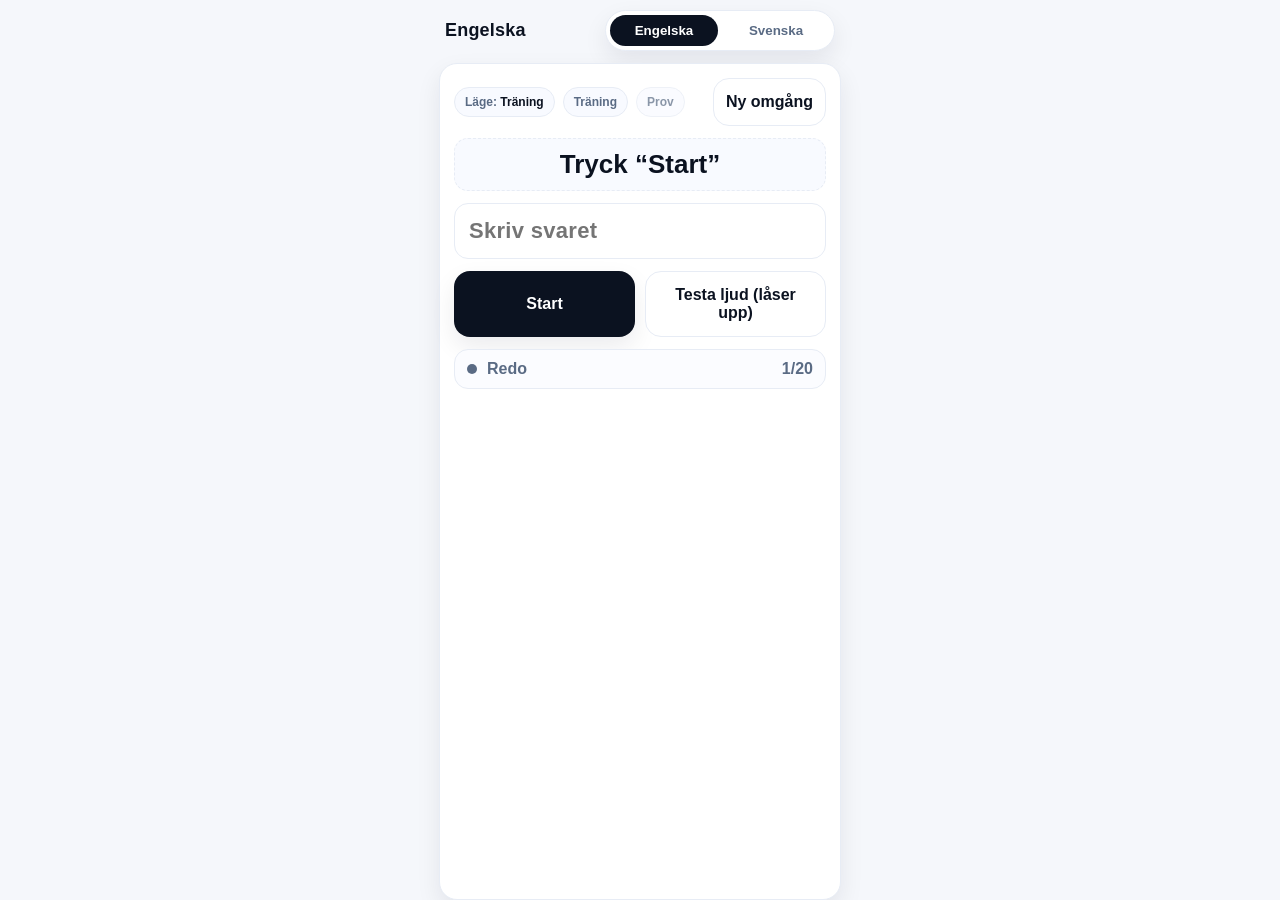
==== index.html @ b2fe9fa3 "Add initial HTML structure for language training app" ====
<!doctype html>
<html lang="sv">
<head>
  <meta charset="utf-8" />
  <meta name="viewport" content="width=device-width, initial-scale=1, viewport-fit=cover" />
  <meta name="apple-mobile-web-app-capable" content="yes" />
  <meta name="apple-mobile-web-app-status-bar-style" content="default" />
  <title>Glosträning</title>
  <style>
    :root{
      --bg:#f5f7fb;
      --card:#ffffff;
      --txt:#0b1220;
      --muted:#5a6b84;
      --ok:#1a7f5a;
      --bad:#b42318;
      --line:#e7ecf5;
      --shadow: 0 10px 24px rgba(11,18,32,.08);
      --r:18px;
    }
    *{box-sizing:border-box}
    html,body{height:100%}
    body{
      margin:0;
      font-family:-apple-system,BlinkMacSystemFont,"Segoe UI",Roboto,Arial,Helvetica,sans-serif;
      background:var(--bg);
      color:var(--txt);
      -webkit-font-smoothing:antialiased;
      -moz-osx-font-smoothing:grayscale;
      overscroll-behavior:none;
    }

    /* iPhone 11 friendly: no scroll (fits 414x896), safe areas */
    .app{
      height:100vh;
      padding: env(safe-area-inset-top) 14px env(safe-area-inset-bottom) 14px;
      display:flex;
      flex-direction:column;
      gap:12px;
      max-width: 430px; /* close to iPhone 11 width */
      margin: 0 auto;
    }

    .topbar{
      display:flex;
      align-items:center;
      justify-content:space-between;
      gap:10px;
      padding:10px 6px 0 6px;
    }
    .title{
      font-size:18px;
      font-weight:800;
      letter-spacing:.2px;
    }
    .seg{
      display:flex;
      background:var(--card);
      border:1px solid var(--line);
      border-radius:999px;
      padding:4px;
      box-shadow: var(--shadow);
      gap:4px;
    }
    .seg button{
      border:0;
      background:transparent;
      padding:8px 12px;
      border-radius:999px;
      font-weight:700;
      color:var(--muted);
      cursor:pointer;
      min-width: 108px;
    }
    .seg button.active{
      background:#0b1220;
      color:#fff;
    }

    .card{
      background:var(--card);
      border:1px solid var(--line);
      border-radius:var(--r);
      box-shadow: var(--shadow);
      padding:14px;
      flex: 1 1 auto;
      display:flex;
      flex-direction:column;
      gap:12px;
      min-height: 0; /* for internal layout */
    }

    .modeRow{
      display:flex;
      gap:10px;
      align-items:center;
      justify-content:space-between;
    }
    .pillRow{
      display:flex;
      gap:8px;
      flex-wrap:wrap;
    }
    .pill{
      border:1px solid var(--line);
      background:#f8faff;
      color:var(--muted);
      padding:7px 10px;
      border-radius:999px;
      font-weight:700;
      font-size:12px;
    }
    .pill strong{color:var(--txt)}
    .bigPrompt{
      font-size:26px;
      font-weight:900;
      text-align:center;
      padding:10px 8px;
      border-radius:14px;
      background:#f8faff;
      border:1px dashed var(--line);
      user-select:none;
    }

    .inputRow{
      display:flex;
      gap:10px;
      align-items:stretch;
    }
    input{
      flex:1;
      font-size:22px;
      padding:14px 14px;
      border-radius:14px;
      border:1px solid var(--line);
      outline:none;
      background:#fff;
      font-weight:800;
      letter-spacing:.3px;

      /* anti-"help" */
      -webkit-text-size-adjust:100%;
    }
    input:focus{border-color:#0b1220}

    .btnGrid{
      display:grid;
      grid-template-columns: 1fr 1fr;
      gap:10px;
    }
    .btn{
      border:0;
      border-radius:16px;
      padding:14px 12px;
      font-weight:900;
      font-size:16px;
      cursor:pointer;
      background:#0b1220;
      color:#fff;
      box-shadow: var(--shadow);
    }
    .btn.secondary{
      background:#ffffff;
      color:#0b1220;
      border:1px solid var(--line);
      box-shadow:none;
    }
    .btn.ghost{
      background:#f8faff;
      color:#0b1220;
      border:1px solid var(--line);
      box-shadow:none;
    }
    .btn:disabled{
      opacity:.55;
      cursor:not-allowed;
    }

    .status{
      display:flex;
      justify-content:space-between;
      align-items:center;
      gap:10px;
      padding:10px 12px;
      border-radius:14px;
      border:1px solid var(--line);
      background:#fbfcff;
      font-weight:800;
      color:var(--muted);
      user-select:none;
    }
    .status .left{display:flex; gap:10px; align-items:center;}
    .dot{
      width:10px;height:10px;border-radius:999px;background:var(--muted);
    }
    .dot.ok{background:var(--ok)}
    .dot.bad{background:var(--bad)}

    /* Result overlay */
    .overlay{
      position:fixed;
      inset:0;
      background:rgba(11,18,32,.5);
      display:none;
      align-items:center;
      justify-content:center;
      padding:18px;
    }
    .overlay.show{display:flex;}
    .modal{
      width:min(430px, 100%);
      background:var(--card);
      border-radius:22px;
      border:1px solid var(--line);
      box-shadow: var(--shadow);
      padding:16px;
      display:flex;
      flex-direction:column;
      gap:12px;
      max-height: 80vh;
    }
    .modal h2{
      margin:0;
      font-size:18px;
      font-weight:900;
    }
    .list{
      border:1px solid var(--line);
      border-radius:16px;
      overflow:auto;
      max-height: 42vh;
    }
    .row{
      padding:10px 12px;
      display:flex;
      justify-content:space-between;
      gap:12px;
      border-top:1px solid var(--line);
      font-weight:800;
    }
    .row:first-child{border-top:0}
    .small{
      font-size:12px;
      color:var(--muted);
      font-weight:800;
    }
  </style>
</head>
<body>
  <div class="app" id="app">
    <div class="topbar">
      <div class="title" id="screenTitle">Engelska</div>
      <div class="seg" role="tablist" aria-label="Välj del">
        <button id="tabEng" class="active" type="button">Engelska</button>
        <button id="tabSwe" type="button">Svenska</button>
      </div>
    </div>

    <div class="card">
      <div class="modeRow">
        <div class="pillRow" id="modePills"></div>
        <button class="btn secondary" id="btnReset" type="button">Ny omgång</button>
      </div>

      <div class="bigPrompt" id="prompt">Tryck “Start”</div>

      <div class="inputRow" id="inputRow">
        <input
          id="answer"
          type="text"
          placeholder="Skriv svaret"
          autocomplete="off"
          autocapitalize="off"
          autocorrect="off"
          spellcheck="false"
          inputmode="text"
        />
      </div>

      <div class="btnGrid" id="actions"></div>

      <div class="status" id="status">
        <div class="left"><span class="dot" id="dot"></span><span id="statusText">Redo</span></div>
        <div><span id="counter">0/0</span></div>
      </div>
    </div>
  </div>

  <div class="overlay" id="overlay" aria-hidden="true">
    <div class="modal">
      <h2 id="resultTitle">Resultat</h2>
      <div class="small" id="resultMeta"></div>

      <div class="list" id="resultList"></div>

      <div class="btnGrid">
        <button class="btn" id="btnClose" type="button">Stäng</button>
        <button class="btn secondary" id="btnPlayAgain" type="button">Ny omgång</button>
      </div>

      <div class="small" id="records"></div>
    </div>
  </div>

  <script>
    /***************
     * 1) KLIPP IN ORD HÄR (jag fyller detta när du skickar bilderna)
     ***************/
    const englishWords = [
  { sv: "tak", en: "roof" },
  { sv: "skorsten", en: "chimney" },
  { sv: "terrass", en: "terrace" },
  { sv: "balkong", en: "balcony" },
  { sv: "trädgård", en: "garden" },
  { sv: "garage", en: "garage" },
  { sv: "dörr", en: "door" },
  { sv: "fönster", en: "window" },
  { sv: "hiss", en: "lift" },
  { sv: "trappa", en: "stairs" },
  { sv: "vägg", en: "wall" },
  { sv: "golv", en: "floor" },
  { sv: "hall", en: "entrance hall" },
  { sv: "korridor", en: "hallway" },
  { sv: "kök", en: "kitchen" },
  { sv: "vardagsrum", en: "living room" },
  { sv: "badrum", en: "bathroom" },
  { sv: "sovrum", en: "bedroom" },
  { sv: "arbetsrum", en: "study" },
  { sv: "källare", en: "basement" }
];


    const swedishWords = [
  { sv: "abborre" },
  { sv: "alltid" },
  { sv: "annorlunda" },
  { sv: "definitivt" },
  { sv: "egentligen" },
  { sv: "intresserad" },
  { sv: "parallell" },
  { sv: "restaurang" },
  { sv: "rekommendera" },
  { sv: "skillnad" },
  { sv: "kommitté" },
  { sv: "medicin" },
  { sv: "tycker" },
  { sv: "tyvärr" },
  { sv: "också" },
  { sv: "nämligen" }
];


    /***************
     * 2) STATE
     ***************/
    const Screens = { ENG:"ENG", SWE:"SWE" };
    const Modes = { TRAIN:"TRAIN", TEST:"TEST" };

    let screen = Screens.ENG;
    let mode = Modes.TRAIN;

    let round = [];            // current shuffled items
    let idx = -1;              // current index
    let attemptsFirstTryOk = new Map(); // key -> boolean (true if correct on first attempt)
    let misses = new Map();    // key -> {prompt, correct, wrongs:number}
    let started = false;
    let firstAttemptThisWord = true;

    // Records (persist)
    const LS = {
      engBest: "glosapp_eng_best",
      engPerfectCount: "glosapp_eng_perfect_count",
      sweBest: "glosapp_swe_best",
      swePerfectCount: "glosapp_swe_perfect_count",
    };

    /***************
     * 3) UI ELEMENTS
     ***************/
    const tabEng = document.getElementById("tabEng");
    const tabSwe = document.getElementById("tabSwe");
    const screenTitle = document.getElementById("screenTitle");

    const modePills = document.getElementById("modePills");
    const btnReset = document.getElementById("btnReset");

    const promptEl = document.getElementById("prompt");
    const answerEl = document.getElementById("answer");
    const inputRow = document.getElementById("inputRow");
    const actions = document.getElementById("actions");

    const dot = document.getElementById("dot");
    const statusText = document.getElementById("statusText");
    const counter = document.getElementById("counter");

    const overlay = document.getElementById("overlay");
    const resultTitle = document.getElementById("resultTitle");
    const resultMeta = document.getElementById("resultMeta");
    const resultList = document.getElementById("resultList");
    const btnClose = document.getElementById("btnClose");
    const btnPlayAgain = document.getElementById("btnPlayAgain");
    const recordsEl = document.getElementById("records");

    /***************
     * 4) ANTI-CHEAT (iPhone)
     ***************/
    function hardenInput(el){
      el.setAttribute("autocomplete","off");
      el.setAttribute("autocapitalize","off");
      el.setAttribute("autocorrect","off");
      el.setAttribute("spellcheck","false");
      el.setAttribute("data-gramm","false");
      el.setAttribute("data-gramm_editor","false");
      el.setAttribute("data-enable-grammarly","false");
    }
    hardenInput(answerEl);

    // Prevent long-press context menu (copy/paste)
    document.addEventListener("contextmenu", e => e.preventDefault());
    // Prevent drag selection
    document.addEventListener("selectstart", e => e.preventDefault());

    /***************
     * 5) SOUND BLIPS (WebAudio)
     ***************/
    let audioCtx = null;
    function ensureAudio(){
      if(!audioCtx){
        audioCtx = new (window.AudioContext || window.webkitAudioContext)();
      }
      if(audioCtx.state === "suspended") audioCtx.resume();
    }
    function blip(ok=true){
      ensureAudio();
      const t = audioCtx.currentTime;
      const o = audioCtx.createOscillator();
      const g = audioCtx.createGain();

      o.type = "sine";
      o.frequency.setValueAtTime(ok ? 880 : 220, t);
      o.frequency.exponentialRampToValueAtTime(ok ? 1320 : 160, t + 0.12);

      g.gain.setValueAtTime(0.0001, t);
      g.gain.exponentialRampToValueAtTime(0.18, t + 0.01);
      g.gain.exponentialRampToValueAtTime(0.0001, t + 0.16);

      o.connect(g).connect(audioCtx.destination);
      o.start(t);
      o.stop(t + 0.18);
    }

    /***************
     * 6) TTS (speechSynthesis)
     ***************/
    function speak(text, lang){
      // iOS: requires user gesture before first speak; ok because buttons.
      try{
        window.speechSynthesis.cancel();
        const u = new SpeechSynthesisUtterance(text);
        u.lang = lang;
        u.rate = 0.9;
        window.speechSynthesis.speak(u);
      }catch(e){}
    }

    /***************
     * 7) HELPERS
     ***************/
    function shuffle(arr){
      const a = arr.slice();
      for(let i=a.length-1;i>0;i--){
        const j = Math.floor(Math.random()*(i+1));
        [a[i],a[j]] = [a[j],a[i]];
      }
      return a;
    }
    function norm(s){
      return (s||"")
        .trim()
        .toLowerCase()
        .replace(/\s+/g," ");
    }
    function setStatus(kind, text){
      dot.className = "dot" + (kind ? (" " + kind) : "");
      statusText.textContent = text;
    }
    function setCounter(){
      const total = round.length || 0;
      const at = Math.max(0, idx+1);
      counter.textContent = `${at}/${total}`;
    }
    function currentItem(){
      return round[idx] || null;
    }
    function keyForItem(it){
      if(screen===Screens.ENG) return `ENG:${it.sv}=>${it.en}`;
      return `SWE:${it.sv}`;
    }

    /***************
     * 8) RENDER MODES & ACTIONS
     ***************/
    function renderPills(){
      modePills.innerHTML = "";
      if(screen === Screens.ENG){
        const p1 = document.createElement("span");
        p1.className = "pill";
        p1.innerHTML = `Läge: <strong>${mode===Modes.TRAIN ? "Träning" : "Prov"}</strong>`;
        modePills.appendChild(p1);

        const btnTrain = document.createElement("button");
        btnTrain.type = "button";
        btnTrain.className = "pill";
        btnTrain.style.cursor = "pointer";
        btnTrain.innerHTML = `Träning`;
        btnTrain.onclick = () => { mode = Modes.TRAIN; resetRound(); };
        btnTrain.style.opacity = (mode===Modes.TRAIN ? "1" : ".7");

        const btnTest = document.createElement("button");
        btnTest.type = "button";
        btnTest.className = "pill";
        btnTest.style.cursor = "pointer";
        btnTest.innerHTML = `Prov`;
        btnTest.onclick = () => { mode = Modes.TEST; resetRound(); };
        btnTest.style.opacity = (mode===Modes.TEST ? "1" : ".7");

        modePills.appendChild(btnTrain);
        modePills.appendChild(btnTest);
      }else{
        const p1 = document.createElement("span");
        p1.className = "pill";
        p1.innerHTML = `Läge: <strong>Prov</strong>`;
        modePills.appendChild(p1);
      }
    }

    function renderActions(){
      actions.innerHTML = "";

      // Start button when not started
      if(!started){
        const start = document.createElement("button");
        start.className = "btn";
        start.type = "button";
        start.textContent = "Start";
        start.onclick = () => startRound();
        actions.appendChild(start);

        const demo = document.createElement("button");
        demo.className = "btn secondary";
        demo.type = "button";
        demo.textContent = "Testa ljud (låser upp)";
        demo.onclick = () => { blip(true); speak("Hello", "en-US"); };
        actions.appendChild(demo);

        return;
      }

      // Common buttons
      const submit = document.createElement("button");
      submit.className = "btn";
      submit.type = "button";
      submit.textContent = "Rätta";
      submit.onclick = () => checkAnswer();
      actions.appendChild(submit);

      if(screen === Screens.ENG){
        if(mode === Modes.TRAIN){
          const hint = document.createElement("button");
          hint.className = "btn secondary";
          hint.type = "button";
          hint.textContent = "Ledtråd (2 bokstäver)";
          hint.onclick = () => showHint();
          actions.appendChild(hint);

          const listen = document.createElement("button");
          listen.className = "btn ghost";
          listen.type = "button";
          listen.textContent = "Lyssna (engelska)";
          listen.onclick = () => listenEnglish();
          actions.appendChild(listen);

          const skip = document.createElement("button");
          skip.className = "btn ghost";
          skip.type = "button";
          skip.textContent = "Nästa (kan inte)";
          skip.onclick = () => markSkipAndNext();
          actions.appendChild(skip);
        }else{
          // Prov: inga ledtrådar eller ljudfiler.
          const next = document.createElement("button");
          next.className = "btn secondary";
          next.type = "button";
          next.textContent = "Nästa";
          next.onclick = () => nextWord();
          actions.appendChild(next);
        }
      }else{
        // Svenska prov: stor lyssna-knapp + rätta
        const listenSwe = document.createElement("button");
        listenSwe.className = "btn secondary";
        listenSwe.type = "button";
        listenSwe.textContent = "Lyssna";
        listenSwe.onclick = () => listenSwedish();
        actions.appendChild(listenSwe);

        const next = document.createElement("button");
        next.className = "btn ghost";
        next.type = "button";
        next.textContent = "Nästa";
        next.onclick = () => nextWord();
        actions.appendChild(next);
      }
    }

    function renderPrompt(){
      if(!started){
        promptEl.textContent = "Tryck “Start”";
        return;
      }
      const it = currentItem();
      if(!it) return;

      if(screen === Screens.ENG){
        // show Swedish word; user types English
        promptEl.textContent = it.sv;
        answerEl.placeholder = "Skriv på engelska";
      }else{
        // Swedish spelling: show minimal prompt
        promptEl.textContent = "Stava ordet";
        answerEl.placeholder = "Skriv på svenska";
      }
    }

    /***************
     * 9) ROUND FLOW
     ***************/
    function buildRound(){
      const source = (screen===Screens.ENG) ? englishWords : swedishWords;
      round = shuffle(source);
      idx = 0;
      attemptsFirstTryOk = new Map();
      misses = new Map();
      firstAttemptThisWord = true;
      setCounter();
    }

    function resetRound(){
      started = false;
      buildRound();
      setStatus("", "Redo");
      answerEl.value = "";
      renderPills();
      renderActions();
      renderPrompt();
      setCounter();
      hideResults();
    }

    function startRound(){
      ensureAudio(); // unlock on iOS
      started = true;
      if(round.length === 0) buildRound();
      idx = 0;
      firstAttemptThisWord = true;
      setStatus("", "Skriv och tryck Rätta");
      answerEl.value = "";
      answerEl.focus();
      renderActions();
      renderPrompt();
      setCounter();
      if(screen===Screens.SWE){
        // Swedish test: encourage listen
        listenSwedish();
      }
    }

    function nextWord(){
      if(idx >= round.length-1){
        finishRound();
        return;
      }
      idx += 1;
      firstAttemptThisWord = true;
      answerEl.value = "";
      answerEl.focus();
      setStatus("", "Skriv och tryck Rätta");
      renderPrompt();
      setCounter();
    }

    function finishRound(){
      started = false;
      renderActions();
      showResults();
    }

    /***************
     * 10) ENGLISH TRAINING FEATURES
     ***************/
    function showHint(){
      const it = currentItem();
      if(!it) return;
      const two = (it.en || "").slice(0,2);
      setStatus("", `Ledtråd: ${two.toUpperCase()}...`);
      // Keep input unchanged
    }

    function listenEnglish(){
      const it = currentItem();
      if(!it) return;
      speak(it.en, "en-US");
    }

    function markSkipAndNext(){
      const it = currentItem();
      if(!it) return;
      const k = keyForItem(it);
      // If skipped, count as not first-try ok, and as miss
      if(!attemptsFirstTryOk.has(k)) attemptsFirstTryOk.set(k, false);
      const m = misses.get(k) || { prompt: it.sv, correct: it.en, wrongs: 0 };
      m.wrongs += 1;
      misses.set(k, m);

      setStatus("bad", "Hoppad");
      blip(false);
      nextWord();
    }

    /***************
     * 11) CHECK ANSWER
     ***************/
    function checkAnswer(){
      const it = currentItem();
      if(!it) return;

      const user = norm(answerEl.value);
      if(!user){
        setStatus("bad", "Skriv ett svar");
        blip(false);
        return;
      }

      if(screen === Screens.ENG){
        const correct = norm(it.en);
        const k = keyForItem(it);

        if(user === correct){
          // first-try tracking
          if(!attemptsFirstTryOk.has(k)) attemptsFirstTryOk.set(k, firstAttemptThisWord);
          setStatus("ok", "Rätt");
          blip(true);

          // In provläge: read the word after correct answer
          if(mode === Modes.TEST){
            speak(it.en, "en-US");
          }
          nextWord();
        }else{
          // Miss tracking
          if(!attemptsFirstTryOk.has(k)) attemptsFirstTryOk.set(k, false);

          const m = misses.get(k) || { prompt: it.sv, correct: it.en, wrongs: 0 };
          m.wrongs += 1;
          misses.set(k, m);

          setStatus("bad", "Fel");
          blip(false);
          firstAttemptThisWord = false;

          if(mode === Modes.TRAIN){
            // In training, allow retry; do not auto-next
            answerEl.select();
          }else{
            // In test, no hints; allow retry or move next; do not auto-next
            answerEl.select();
          }
        }
      }else{
        // Swedish spelling test
        const correct = norm(it.sv);
        const k = keyForItem(it);

        if(user === correct){
          if(!attemptsFirstTryOk.has(k)) attemptsFirstTryOk.set(k, firstAttemptThisWord);
          setStatus("ok", "Rätt");
          blip(true);
          // Optional: read correct word after correct
          speak(it.sv, "sv-SE");
          nextWord();
        }else{
          if(!attemptsFirstTryOk.has(k)) attemptsFirstTryOk.set(k, false);
          const m = misses.get(k) || { prompt: "Lyssna och stava", correct: it.sv, wrongs: 0 };
          m.wrongs += 1;
          misses.set(k, m);

          setStatus("bad", "Fel");
          blip(false);
          firstAttemptThisWord = false;
          answerEl.select();
        }
      }
    }

    /***************
     * 12) RESULTS + RECORDS
     ***************/
    function getBestKey(){
      return (screen===Screens.ENG) ? LS.engBest : LS.sweBest;
    }
    function getPerfectKey(){
      return (screen===Screens.ENG) ? LS.engPerfectCount : LS.swePerfectCount;
    }

    function showResults(){
      // Summary: which words not correct on first attempt
      const total = round.length;
      let firstTryFails = [];
      for(const it of round){
        const k = keyForItem(it);
        const okFirst = attemptsFirstTryOk.get(k) === true;
        if(!okFirst){
          if(screen===Screens.ENG){
            firstTryFails.push({ left: it.sv, right: it.en });
          }else{
            firstTryFails.push({ left: it.sv, right: it.sv });
          }
        }
      }

      // Score for record (test mode only for ENG; always for SWE)
      const isRecordRelevant = (screen===Screens.SWE) || (screen===Screens.ENG && mode===Modes.TEST);

      const wrongCountUnique = firstTryFails.length;
      const correctFirstTry = total - wrongCountUnique;

      // Update best record (higher correctFirstTry)
      let best = Number(localStorage.getItem(getBestKey()) || "0");
      if(isRecordRelevant && correctFirstTry > best){
        best = correctFirstTry;
        localStorage.setItem(getBestKey(), String(best));
      }

      // Perfect tracking (0 fails)
      const perfect = (wrongCountUnique === 0);
      if(isRecordRelevant && perfect){
        const c = Number(localStorage.getItem(getPerfectKey()) || "0") + 1;
        localStorage.setItem(getPerfectKey(), String(c));
      }

      // UI
      overlay.classList.add("show");
      overlay.setAttribute("aria-hidden","false");

      const part = (screen===Screens.ENG) ? "Engelska" : "Svenska";
      const modeTxt = (screen===Screens.ENG) ? (mode===Modes.TRAIN ? "Träning" : "Prov") : "Prov";
      resultTitle.textContent = `${part} – ${modeTxt}`;
      resultMeta.textContent = `Klara på första försöket: ${correctFirstTry}/${total}`;

      resultList.innerHTML = "";
      if(firstTryFails.length === 0){
        const r = document.createElement("div");
        r.className = "row";
        r.innerHTML = `<span>Inga missar 🎉</span><span class="small">Felfritt</span>`;
        resultList.appendChild(r);
      }else{
        for(const x of firstTryFails){
          const r = document.createElement("div");
          r.className = "row";
          r.innerHTML = `<span>${x.left}</span><span class="small">${x.right}</span>`;
          resultList.appendChild(r);
        }
      }

      const bestNow = Number(localStorage.getItem(getBestKey()) || "0");
      const perfectCount = Number(localStorage.getItem(getPerfectKey()) || "0");
      const recordLabel = (screen===Screens.ENG && mode===Modes.TRAIN)
        ? `Rekord visas bara för provläget.`
        : `Rekord: ${bestNow}/${total} • Felfritt klarat: ${perfectCount} gång(er)`;

      recordsEl.textContent = recordLabel;
    }

    function hideResults(){
      overlay.classList.remove("show");
      overlay.setAttribute("aria-hidden","true");
    }

    /***************
     * 13) SWEDISH LISTEN
     ***************/
    function listenSwedish(){
      const it = currentItem();
      if(!it) return;
      speak(it.sv, "sv-SE");
    }

    /***************
     * 14) EVENTS
     ***************/
    tabEng.addEventListener("click", () => {
      screen = Screens.ENG;
      mode = Modes.TRAIN;
      screenTitle.textContent = "Engelska";
      tabEng.classList.add("active");
      tabSwe.classList.remove("active");
      resetRound();
    });

    tabSwe.addEventListener("click", () => {
      screen = Screens.SWE;
      // Only test mode here
      mode = Modes.TEST;
      screenTitle.textContent = "Svenska";
      tabSwe.classList.add("active");
      tabEng.classList.remove("active");
      resetRound();
    });

    btnReset.addEventListener("click", () => resetRound());
    btnClose.addEventListener("click", () => hideResults());
    btnPlayAgain.addEventListener("click", () => { hideResults(); resetRound(); startRound(); });

    // Enter to submit
    answerEl.addEventListener("keydown", (e) => {
      if(e.key === "Enter"){
        e.preventDefault();
        checkAnswer();
      }
    });

    // Prevent paste (extra anti-cheat)
    answerEl.addEventListener("paste", (e) => e.preventDefault());

    // init
    (function init(){
      resetRound();
      // Ensure correct input hardening always
      hardenInput(answerEl);
      // Make sure the prompt stays compact for iPhone
      promptEl.textContent = "Tryck “Start”";
    })();
  </script>
</body>
</html>
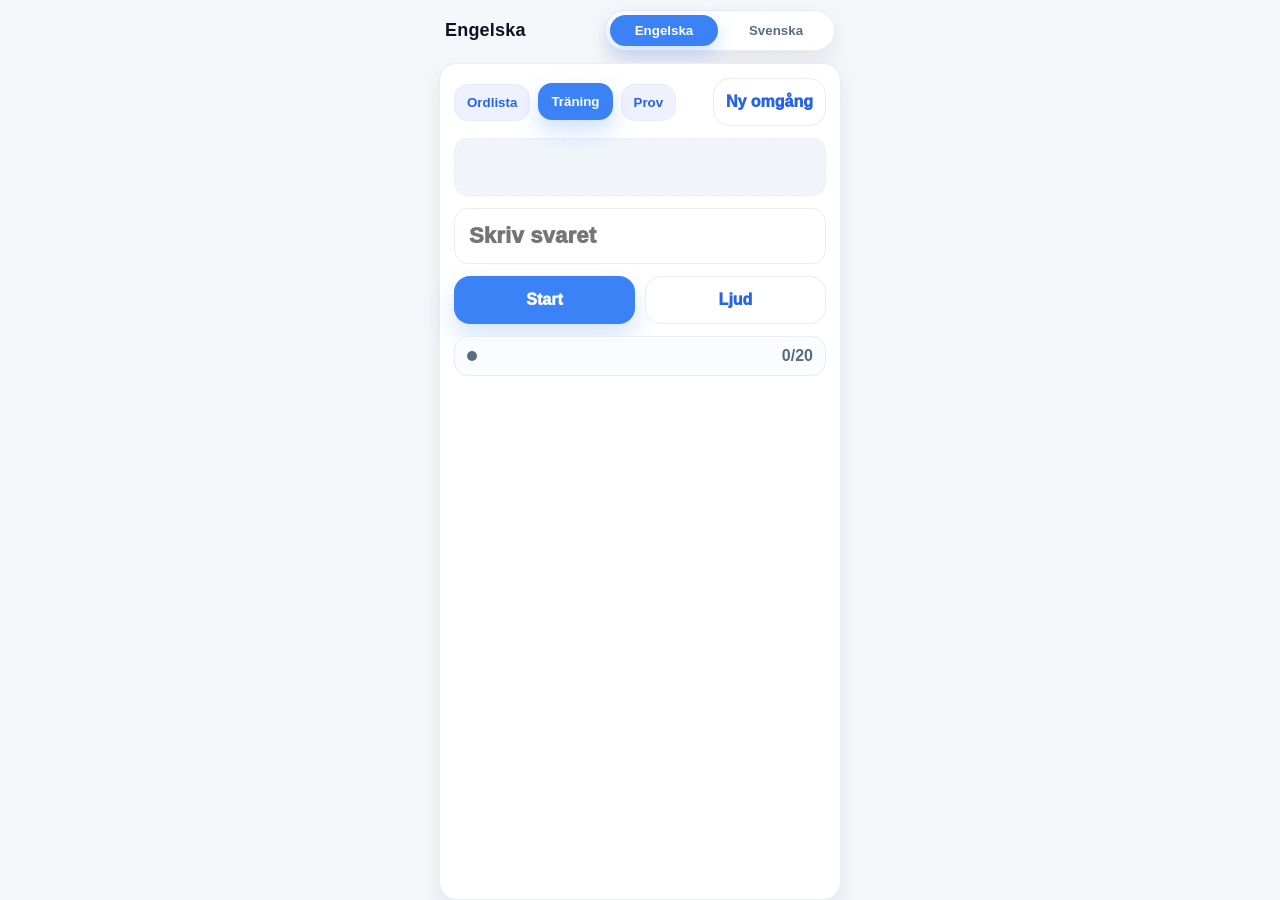
==== commit 140953b2: "Update index.html" ====
--- a/index.html
+++ b/index.html
@@ -12,11 +12,18 @@
       --card:#ffffff;
       --txt:#0b1220;
       --muted:#5a6b84;
-      --ok:#1a7f5a;
-      --bad:#b42318;
       --line:#e7ecf5;
-      --shadow: 0 10px 24px rgba(11,18,32,.08);
+      --shadow:0 10px 24px rgba(11,18,32,.08);
       --r:18px;
+
+      --primary:#3b82f6;
+      --primary2:#2563eb;
+      --ok:#22c55e;
+      --bad:#ef4444;
+      --soft:#eef2ff;
+      --soft2:#f1f5f9;
+      --amber:#f59e0b;
+      --teal:#10b981;
     }
     *{box-sizing:border-box}
     html,body{height:100%}
@@ -25,20 +32,17 @@
       font-family:-apple-system,BlinkMacSystemFont,"Segoe UI",Roboto,Arial,Helvetica,sans-serif;
       background:var(--bg);
       color:var(--txt);
-      -webkit-font-smoothing:antialiased;
-      -moz-osx-font-smoothing:grayscale;
       overscroll-behavior:none;
     }
 
-    /* iPhone 11 friendly: no scroll (fits 414x896), safe areas */
     .app{
       height:100vh;
       padding: env(safe-area-inset-top) 14px env(safe-area-inset-bottom) 14px;
       display:flex;
       flex-direction:column;
       gap:12px;
-      max-width: 430px; /* close to iPhone 11 width */
-      margin: 0 auto;
+      max-width:430px;
+      margin:0 auto;
     }
 
     .topbar{
@@ -48,18 +52,15 @@
       gap:10px;
       padding:10px 6px 0 6px;
     }
-    .title{
-      font-size:18px;
-      font-weight:800;
-      letter-spacing:.2px;
-    }
+    .title{font-size:18px;font-weight:900;letter-spacing:.2px}
+
     .seg{
       display:flex;
       background:var(--card);
       border:1px solid var(--line);
       border-radius:999px;
       padding:4px;
-      box-shadow: var(--shadow);
+      box-shadow:var(--shadow);
       gap:4px;
     }
     .seg button{
@@ -67,27 +68,28 @@
       background:transparent;
       padding:8px 12px;
       border-radius:999px;
-      font-weight:700;
+      font-weight:900;
       color:var(--muted);
       cursor:pointer;
-      min-width: 108px;
+      min-width:108px;
     }
     .seg button.active{
-      background:#0b1220;
+      background:var(--primary);
       color:#fff;
+      box-shadow:0 8px 18px rgba(59,130,246,.25);
     }
 
     .card{
       background:var(--card);
       border:1px solid var(--line);
       border-radius:var(--r);
-      box-shadow: var(--shadow);
+      box-shadow:var(--shadow);
       padding:14px;
-      flex: 1 1 auto;
+      flex:1 1 auto;
       display:flex;
       flex-direction:column;
       gap:12px;
-      min-height: 0; /* for internal layout */
+      min-height:0;
     }
 
     .modeRow{
@@ -96,37 +98,46 @@
       align-items:center;
       justify-content:space-between;
     }
-    .pillRow{
+    .modeBtns{
       display:flex;
       gap:8px;
+      align-items:center;
       flex-wrap:wrap;
     }
-    .pill{
-      border:1px solid var(--line);
-      background:#f8faff;
-      color:var(--muted);
-      padding:7px 10px;
-      border-radius:999px;
-      font-weight:700;
-      font-size:12px;
-    }
-    .pill strong{color:var(--txt)}
+    .modeBtn{
+      border:1px solid var(--line);
+      background:var(--soft);
+      color:var(--primary2);
+      padding:10px 12px;
+      border-radius:14px;
+      font-weight:900;
+      cursor:pointer;
+      user-select:none;
+    }
+    .modeBtn.active{
+      background:var(--primary);
+      color:#fff;
+      border-color:transparent;
+      box-shadow:0 10px 22px rgba(59,130,246,.25);
+      transform:translateY(-1px);
+    }
+
     .bigPrompt{
       font-size:26px;
-      font-weight:900;
+      font-weight:1000;
       text-align:center;
       padding:10px 8px;
       border-radius:14px;
-      background:#f8faff;
+      background:var(--soft2);
       border:1px dashed var(--line);
       user-select:none;
-    }
-
-    .inputRow{
+      min-height:58px;
       display:flex;
-      gap:10px;
-      align-items:stretch;
-    }
+      align-items:center;
+      justify-content:center;
+    }
+
+    .inputRow{display:flex;gap:10px;align-items:stretch}
     input{
       flex:1;
       font-size:22px;
@@ -135,45 +146,48 @@
       border:1px solid var(--line);
       outline:none;
       background:#fff;
-      font-weight:800;
-      letter-spacing:.3px;
-
-      /* anti-"help" */
+      font-weight:950;
+      letter-spacing:.2px;
       -webkit-text-size-adjust:100%;
     }
-    input:focus{border-color:#0b1220}
+    input:focus{border-color:var(--primary)}
 
     .btnGrid{
       display:grid;
-      grid-template-columns: 1fr 1fr;
+      grid-template-columns:1fr 1fr;
       gap:10px;
     }
     .btn{
       border:0;
       border-radius:16px;
       padding:14px 12px;
-      font-weight:900;
+      font-weight:950;
       font-size:16px;
       cursor:pointer;
-      background:#0b1220;
+      background:var(--primary);
       color:#fff;
-      box-shadow: var(--shadow);
-    }
+      box-shadow:0 12px 24px rgba(59,130,246,.22);
+      user-select:none;
+    }
+    .btn:active{transform:translateY(1px)}
     .btn.secondary{
-      background:#ffffff;
-      color:#0b1220;
+      background:#fff;
+      color:var(--primary2);
       border:1px solid var(--line);
       box-shadow:none;
     }
     .btn.ghost{
-      background:#f8faff;
-      color:#0b1220;
+      background:var(--soft);
+      color:var(--primary2);
       border:1px solid var(--line);
       box-shadow:none;
     }
-    .btn:disabled{
-      opacity:.55;
-      cursor:not-allowed;
+    .btn:disabled{opacity:.55;cursor:not-allowed;transform:none}
+
+    /* Hint flip-card */
+    .btn.hintOn{
+      background:var(--teal);
+      box-shadow:0 12px 24px rgba(16,185,129,.22);
     }
 
     .status{
@@ -185,18 +199,60 @@
       border-radius:14px;
       border:1px solid var(--line);
       background:#fbfcff;
-      font-weight:800;
+      font-weight:900;
       color:var(--muted);
       user-select:none;
     }
-    .status .left{display:flex; gap:10px; align-items:center;}
-    .dot{
-      width:10px;height:10px;border-radius:999px;background:var(--muted);
-    }
+    .status .left{display:flex;gap:10px;align-items:center}
+    .dot{width:10px;height:10px;border-radius:999px;background:var(--muted)}
     .dot.ok{background:var(--ok)}
     .dot.bad{background:var(--bad)}
 
-    /* Result overlay */
+    /* Lists / flashcards */
+    .listWrap{
+      flex:1 1 auto;
+      min-height:0;
+      overflow:auto;
+      border:1px solid var(--line);
+      border-radius:16px;
+      padding:10px;
+      background:#fbfcff;
+    }
+    .grid{
+      display:grid;
+      grid-template-columns:1fr;
+      gap:10px;
+    }
+    .flash{
+      border:1px solid var(--line);
+      background:#fff;
+      border-radius:16px;
+      padding:14px;
+      box-shadow:0 8px 18px rgba(11,18,32,.06);
+      cursor:pointer;
+      user-select:none;
+      display:flex;
+      justify-content:space-between;
+      gap:10px;
+      align-items:center;
+      font-weight:950;
+      font-size:18px;
+    }
+    .flash .tag{
+      font-size:12px;
+      font-weight:900;
+      color:var(--muted);
+      background:var(--soft);
+      padding:6px 10px;
+      border-radius:999px;
+      border:1px solid var(--line);
+      white-space:nowrap;
+    }
+    .flash.revealed{
+      border-color:#c7ddff;
+      background:#f8fbff;
+    }
+
     .overlay{
       position:fixed;
       inset:0;
@@ -206,29 +262,27 @@
       justify-content:center;
       padding:18px;
     }
-    .overlay.show{display:flex;}
+    .overlay.show{display:flex}
     .modal{
-      width:min(430px, 100%);
+      width:min(430px,100%);
       background:var(--card);
       border-radius:22px;
       border:1px solid var(--line);
-      box-shadow: var(--shadow);
+      box-shadow:var(--shadow);
       padding:16px;
       display:flex;
       flex-direction:column;
       gap:12px;
-      max-height: 80vh;
-    }
-    .modal h2{
-      margin:0;
-      font-size:18px;
-      font-weight:900;
-    }
-    .list{
+      max-height:80vh;
+    }
+    .modal h2{margin:0;font-size:18px;font-weight:1000}
+    .small{font-size:12px;color:var(--muted);font-weight:900}
+    .missList{
       border:1px solid var(--line);
       border-radius:16px;
       overflow:auto;
-      max-height: 42vh;
+      max-height:42vh;
+      background:#fbfcff;
     }
     .row{
       padding:10px 12px;
@@ -236,21 +290,16 @@
       justify-content:space-between;
       gap:12px;
       border-top:1px solid var(--line);
-      font-weight:800;
+      font-weight:950;
     }
     .row:first-child{border-top:0}
-    .small{
-      font-size:12px;
-      color:var(--muted);
-      font-weight:800;
-    }
   </style>
 </head>
 <body>
-  <div class="app" id="app">
+  <div class="app">
     <div class="topbar">
       <div class="title" id="screenTitle">Engelska</div>
-      <div class="seg" role="tablist" aria-label="Välj del">
+      <div class="seg" role="tablist">
         <button id="tabEng" class="active" type="button">Engelska</button>
         <button id="tabSwe" type="button">Svenska</button>
       </div>
@@ -258,11 +307,11 @@
 
     <div class="card">
       <div class="modeRow">
-        <div class="pillRow" id="modePills"></div>
+        <div class="modeBtns" id="modeBtns"></div>
         <button class="btn secondary" id="btnReset" type="button">Ny omgång</button>
       </div>
 
-      <div class="bigPrompt" id="prompt">Tryck “Start”</div>
+      <div class="bigPrompt" id="prompt"></div>
 
       <div class="inputRow" id="inputRow">
         <input
@@ -277,10 +326,14 @@
         />
       </div>
 
+      <div id="listArea" class="listWrap" style="display:none;">
+        <div class="grid" id="listGrid"></div>
+      </div>
+
       <div class="btnGrid" id="actions"></div>
 
-      <div class="status" id="status">
-        <div class="left"><span class="dot" id="dot"></span><span id="statusText">Redo</span></div>
+      <div class="status">
+        <div class="left"><span class="dot" id="dot"></span><span id="statusText"></span></div>
         <div><span id="counter">0/0</span></div>
       </div>
     </div>
@@ -290,83 +343,82 @@
     <div class="modal">
       <h2 id="resultTitle">Resultat</h2>
       <div class="small" id="resultMeta"></div>
-
-      <div class="list" id="resultList"></div>
-
+      <div class="missList" id="resultList"></div>
       <div class="btnGrid">
         <button class="btn" id="btnClose" type="button">Stäng</button>
         <button class="btn secondary" id="btnPlayAgain" type="button">Ny omgång</button>
       </div>
-
       <div class="small" id="records"></div>
     </div>
   </div>
 
   <script>
     /***************
-     * 1) KLIPP IN ORD HÄR (jag fyller detta när du skickar bilderna)
+     * ORD (från dina bilder)
      ***************/
     const englishWords = [
-  { sv: "tak", en: "roof" },
-  { sv: "skorsten", en: "chimney" },
-  { sv: "terrass", en: "terrace" },
-  { sv: "balkong", en: "balcony" },
-  { sv: "trädgård", en: "garden" },
-  { sv: "garage", en: "garage" },
-  { sv: "dörr", en: "door" },
-  { sv: "fönster", en: "window" },
-  { sv: "hiss", en: "lift" },
-  { sv: "trappa", en: "stairs" },
-  { sv: "vägg", en: "wall" },
-  { sv: "golv", en: "floor" },
-  { sv: "hall", en: "entrance hall" },
-  { sv: "korridor", en: "hallway" },
-  { sv: "kök", en: "kitchen" },
-  { sv: "vardagsrum", en: "living room" },
-  { sv: "badrum", en: "bathroom" },
-  { sv: "sovrum", en: "bedroom" },
-  { sv: "arbetsrum", en: "study" },
-  { sv: "källare", en: "basement" }
-];
-
-
+      { sv: "tak", en: "roof" },
+      { sv: "skorsten", en: "chimney" },
+      { sv: "terrass", en: "terrace" },
+      { sv: "balkong", en: "balcony" },
+      { sv: "trädgård", en: "garden" },
+      { sv: "garage", en: "garage" },
+      { sv: "dörr", en: "door" },
+      { sv: "fönster", en: "window" },
+      { sv: "hiss", en: "lift" },
+      { sv: "trappa", en: "stairs" },
+      { sv: "vägg", en: "wall" },
+      { sv: "golv", en: "floor" },
+      { sv: "hall", en: "entrance hall" },
+      { sv: "korridor", en: "hallway" },
+      { sv: "kök", en: "kitchen" },
+      { sv: "vardagsrum", en: "living room" },
+      { sv: "badrum", en: "bathroom" },
+      { sv: "sovrum", en: "bedroom" },
+      { sv: "arbetsrum", en: "study" },
+      { sv: "källare", en: "basement" }
+    ];
+
+    // Betydelserna är korta och barnvänliga – kan justeras om du vill.
     const swedishWords = [
-  { sv: "abborre" },
-  { sv: "alltid" },
-  { sv: "annorlunda" },
-  { sv: "definitivt" },
-  { sv: "egentligen" },
-  { sv: "intresserad" },
-  { sv: "parallell" },
-  { sv: "restaurang" },
-  { sv: "rekommendera" },
-  { sv: "skillnad" },
-  { sv: "kommitté" },
-  { sv: "medicin" },
-  { sv: "tycker" },
-  { sv: "tyvärr" },
-  { sv: "också" },
-  { sv: "nämligen" }
-];
-
-
-    /***************
-     * 2) STATE
+      { sv: "abborre", meaning: "en fisk" },
+      { sv: "alltid", meaning: "varje gång" },
+      { sv: "annorlunda", meaning: "inte som vanligt" },
+      { sv: "definitivt", meaning: "helt säkert" },
+      { sv: "egentligen", meaning: "i själva verket" },
+      { sv: "intresserad", meaning: "nyfiken på, vill veta mer" },
+      { sv: "parallell", meaning: "bredvid och i samma riktning" },
+      { sv: "restaurang", meaning: "ställe där man kan äta mat" },
+      { sv: "rekommendera", meaning: "tipsa, säga att något är bra" },
+      { sv: "skillnad", meaning: "det som gör att det inte är samma" },
+      { sv: "kommitté", meaning: "en liten grupp som bestämmer något" },
+      { sv: "medicin", meaning: "något man tar när man är sjuk" },
+      { sv: "tycker", meaning: "har en åsikt" },
+      { sv: "tyvärr", meaning: "tråkigt nog" },
+      { sv: "också", meaning: "även" },
+      { sv: "nämligen", meaning: "för att… (en förklaring)" }
+    ];
+
+    /***************
+     * STATE
      ***************/
     const Screens = { ENG:"ENG", SWE:"SWE" };
-    const Modes = { TRAIN:"TRAIN", TEST:"TEST" };
+    const Modes = { LIST:"LIST", TRAIN:"TRAIN", TEST:"TEST", MEANING:"MEANING" };
 
     let screen = Screens.ENG;
     let mode = Modes.TRAIN;
 
-    let round = [];            // current shuffled items
-    let idx = -1;              // current index
-    let attemptsFirstTryOk = new Map(); // key -> boolean (true if correct on first attempt)
-    let misses = new Map();    // key -> {prompt, correct, wrongs:number}
+    let round = [];
+    let idx = -1;
+    let attemptsFirstTryOk = new Map();
+    let misses = new Map();
     let started = false;
     let firstAttemptThisWord = true;
 
-    // Records (persist)
+    // Hint flip state (english training)
+    let hintState = { on:false, text:"" };
+
+    // Records
     const LS = {
       engBest: "glosapp_eng_best",
       engPerfectCount: "glosapp_eng_perfect_count",
@@ -375,23 +427,22 @@
     };
 
     /***************
-     * 3) UI ELEMENTS
+     * UI
      ***************/
     const tabEng = document.getElementById("tabEng");
     const tabSwe = document.getElementById("tabSwe");
     const screenTitle = document.getElementById("screenTitle");
-
-    const modePills = document.getElementById("modePills");
+    const modeBtns = document.getElementById("modeBtns");
     const btnReset = document.getElementById("btnReset");
-
     const promptEl = document.getElementById("prompt");
     const answerEl = document.getElementById("answer");
     const inputRow = document.getElementById("inputRow");
     const actions = document.getElementById("actions");
-
     const dot = document.getElementById("dot");
     const statusText = document.getElementById("statusText");
     const counter = document.getElementById("counter");
+    const listArea = document.getElementById("listArea");
+    const listGrid = document.getElementById("listGrid");
 
     const overlay = document.getElementById("overlay");
     const resultTitle = document.getElementById("resultTitle");
@@ -402,7 +453,7 @@
     const recordsEl = document.getElementById("records");
 
     /***************
-     * 4) ANTI-CHEAT (iPhone)
+     * ANTI-CHEAT
      ***************/
     function hardenInput(el){
       el.setAttribute("autocomplete","off");
@@ -414,20 +465,16 @@
       el.setAttribute("data-enable-grammarly","false");
     }
     hardenInput(answerEl);
-
-    // Prevent long-press context menu (copy/paste)
     document.addEventListener("contextmenu", e => e.preventDefault());
-    // Prevent drag selection
     document.addEventListener("selectstart", e => e.preventDefault());
-
-    /***************
-     * 5) SOUND BLIPS (WebAudio)
+    answerEl.addEventListener("paste", e => e.preventDefault());
+
+    /***************
+     * AUDIO BLIPS
      ***************/
     let audioCtx = null;
     function ensureAudio(){
-      if(!audioCtx){
-        audioCtx = new (window.AudioContext || window.webkitAudioContext)();
-      }
+      if(!audioCtx) audioCtx = new (window.AudioContext || window.webkitAudioContext)();
       if(audioCtx.state === "suspended") audioCtx.resume();
     }
     function blip(ok=true){
@@ -435,25 +482,21 @@
       const t = audioCtx.currentTime;
       const o = audioCtx.createOscillator();
       const g = audioCtx.createGain();
-
       o.type = "sine";
       o.frequency.setValueAtTime(ok ? 880 : 220, t);
       o.frequency.exponentialRampToValueAtTime(ok ? 1320 : 160, t + 0.12);
-
       g.gain.setValueAtTime(0.0001, t);
       g.gain.exponentialRampToValueAtTime(0.18, t + 0.01);
       g.gain.exponentialRampToValueAtTime(0.0001, t + 0.16);
-
       o.connect(g).connect(audioCtx.destination);
       o.start(t);
       o.stop(t + 0.18);
     }
 
     /***************
-     * 6) TTS (speechSynthesis)
+     * TTS
      ***************/
     function speak(text, lang){
-      // iOS: requires user gesture before first speak; ok because buttons.
       try{
         window.speechSynthesis.cancel();
         const u = new SpeechSynthesisUtterance(text);
@@ -462,9 +505,10 @@
         window.speechSynthesis.speak(u);
       }catch(e){}
     }
-
-    /***************
-     * 7) HELPERS
+    const delay = ms => new Promise(r => setTimeout(r, ms));
+
+    /***************
+     * HELPERS
      ***************/
     function shuffle(arr){
       const a = arr.slice();
@@ -474,70 +518,225 @@
       }
       return a;
     }
-    function norm(s){
-      return (s||"")
-        .trim()
-        .toLowerCase()
-        .replace(/\s+/g," ");
-    }
+    function norm(s){ return (s||"").trim().toLowerCase().replace(/\s+/g," "); }
     function setStatus(kind, text){
       dot.className = "dot" + (kind ? (" " + kind) : "");
-      statusText.textContent = text;
+      statusText.textContent = text || "";
     }
     function setCounter(){
       const total = round.length || 0;
-      const at = Math.max(0, idx+1);
+      const at = started ? Math.max(0, idx+1) : 0;
       counter.textContent = `${at}/${total}`;
     }
-    function currentItem(){
-      return round[idx] || null;
-    }
+    function currentItem(){ return round[idx] || null; }
     function keyForItem(it){
       if(screen===Screens.ENG) return `ENG:${it.sv}=>${it.en}`;
       return `SWE:${it.sv}`;
     }
 
     /***************
-     * 8) RENDER MODES & ACTIONS
-     ***************/
-    function renderPills(){
-      modePills.innerHTML = "";
-      if(screen === Screens.ENG){
-        const p1 = document.createElement("span");
-        p1.className = "pill";
-        p1.innerHTML = `Läge: <strong>${mode===Modes.TRAIN ? "Träning" : "Prov"}</strong>`;
-        modePills.appendChild(p1);
-
-        const btnTrain = document.createElement("button");
-        btnTrain.type = "button";
-        btnTrain.className = "pill";
-        btnTrain.style.cursor = "pointer";
-        btnTrain.innerHTML = `Träning`;
-        btnTrain.onclick = () => { mode = Modes.TRAIN; resetRound(); };
-        btnTrain.style.opacity = (mode===Modes.TRAIN ? "1" : ".7");
-
-        const btnTest = document.createElement("button");
-        btnTest.type = "button";
-        btnTest.className = "pill";
-        btnTest.style.cursor = "pointer";
-        btnTest.innerHTML = `Prov`;
-        btnTest.onclick = () => { mode = Modes.TEST; resetRound(); };
-        btnTest.style.opacity = (mode===Modes.TEST ? "1" : ".7");
-
-        modePills.appendChild(btnTrain);
-        modePills.appendChild(btnTest);
+     * MODES AVAILABLE
+     ***************/
+    function getModesForScreen(scr){
+      if(scr === Screens.ENG) return [Modes.LIST, Modes.TRAIN, Modes.TEST];
+      return [Modes.MEANING, Modes.TEST];
+    }
+    function labelForMode(m){
+      if(m===Modes.LIST) return "Ordlista";
+      if(m===Modes.TRAIN) return "Träning";
+      if(m===Modes.TEST) return "Prov";
+      if(m===Modes.MEANING) return "Betydelse";
+      return m;
+    }
+
+    /***************
+     * BUILD / RESET
+     ***************/
+    function buildRound(){
+      const source = (screen===Screens.ENG) ? englishWords : swedishWords;
+      round = shuffle(source);
+      idx = 0;
+      attemptsFirstTryOk = new Map();
+      misses = new Map();
+      firstAttemptThisWord = true;
+      hintState = { on:false, text:"" };
+      setCounter();
+    }
+
+    function resetRound(){
+      started = false;
+      buildRound();
+      answerEl.value = "";
+      setStatus("", "");
+      hideResults();
+      renderModes();
+      renderView();
+    }
+
+    function startRound(){
+      ensureAudio(); // unlock iOS audio/TTS
+      started = true;
+      if(round.length === 0) buildRound();
+      idx = 0;
+      firstAttemptThisWord = true;
+      hintState = { on:false, text:"" };
+      answerEl.value = "";
+      setStatus("", "");
+      renderView();
+      answerEl.focus();
+
+      // Swedish TEST: speak current word once at start (same as pressing Lyssna)
+      if(screen===Screens.SWE && mode===Modes.TEST){
+        listenSwedish();
+      }
+    }
+
+    function nextWord(){
+      if(idx >= round.length-1){
+        finishRound();
+        return false;
+      }
+      idx += 1;
+      firstAttemptThisWord = true;
+      hintState = { on:false, text:"" };
+      answerEl.value = "";
+      setStatus("", "");
+      renderView();
+      answerEl.focus();
+      return true;
+    }
+
+    function finishRound(){
+      started = false;
+      renderView();
+      showResults(); // only meaningful for TRAIN/TEST; harmless otherwise
+    }
+
+    /***************
+     * RENDER
+     ***************/
+    function renderModes(){
+      modeBtns.innerHTML = "";
+      const modes = getModesForScreen(screen);
+
+      modes.forEach(m => {
+        const b = document.createElement("button");
+        b.type = "button";
+        b.className = "modeBtn" + (mode===m ? " active" : "");
+        b.textContent = labelForMode(m);
+        b.onclick = () => {
+          mode = m;
+          resetRound();
+        };
+        modeBtns.appendChild(b);
+      });
+    }
+
+    function renderView(){
+      // Header title
+      screenTitle.textContent = (screen===Screens.ENG) ? "Engelska" : "Svenska";
+
+      // Show/hide areas based on mode
+      const isList = (mode===Modes.LIST || mode===Modes.MEANING);
+      listArea.style.display = isList ? "block" : "none";
+      inputRow.style.display = isList ? "none" : "flex";
+      actions.style.display = "grid";
+      promptEl.style.display = "flex";
+
+      if(isList){
+        // List/Meaning view
+        promptEl.textContent = "";
+        renderFlashcards();
+        renderActions(); // only Reset is in header; actions can be empty
+        setCounter(); // show 0/total effectively (we keep it)
+        return;
+      }
+
+      // Quiz view
+      listGrid.innerHTML = "";
+      const it = started ? currentItem() : null;
+
+      if(!started){
+        promptEl.textContent = "";
       }else{
-        const p1 = document.createElement("span");
-        p1.className = "pill";
-        p1.innerHTML = `Läge: <strong>Prov</strong>`;
-        modePills.appendChild(p1);
-      }
+        if(screen===Screens.ENG){
+          promptEl.textContent = it ? it.sv : "";
+          answerEl.placeholder = "Skriv på engelska";
+        }else{
+          promptEl.textContent = "Stava ordet";
+          answerEl.placeholder = "Skriv på svenska";
+        }
+      }
+
+      renderActions();
+      setCounter();
+    }
+
+    function renderFlashcards(){
+      listGrid.innerHTML = "";
+      const src = (screen===Screens.ENG) ? englishWords : swedishWords;
+
+      // For ENG LIST: show Swedish first, tap -> reveal English
+      // For SWE MEANING: show word, tap -> reveal meaning
+      src.forEach(item => {
+        const card = document.createElement("div");
+        card.className = "flash";
+        card.dataset.revealed = "0";
+
+        let frontText = "";
+        let backText = "";
+        let tagFront = "";
+        let tagBack = "";
+
+        if(screen===Screens.ENG && mode===Modes.LIST){
+          frontText = item.sv;
+          backText = item.en;
+          tagFront = "SV";
+          tagBack = "EN";
+        }else{
+          // Swedish meaning
+          frontText = item.sv;
+          backText = item.meaning || "—";
+          tagFront = "ORD";
+          tagBack = "BETYDELSE";
+        }
+
+        card.innerHTML = `
+          <div class="txt">${frontText}</div>
+          <div class="tag">${tagFront}</div>
+        `;
+
+        card.onclick = () => {
+          const rev = card.dataset.revealed === "1";
+          card.dataset.revealed = rev ? "0" : "1";
+          card.classList.toggle("revealed", !rev);
+
+          const t = !rev ? backText : frontText;
+          const tag = !rev ? tagBack : tagFront;
+          card.querySelector(".txt").textContent = t;
+          card.querySelector(".tag").textContent = tag;
+
+          // Optional: speak in meaning mode to reinforce
+          if(screen===Screens.SWE && mode===Modes.MEANING){
+            speak(item.sv, "sv-SE");
+          }
+        };
+
+        listGrid.appendChild(card);
+      });
     }
 
     function renderActions(){
       actions.innerHTML = "";
 
-      // Start button when not started
+      // List modes: no quiz actions
+      if(mode===Modes.LIST || mode===Modes.MEANING){
+        // Keep grid empty to stay clean
+        actions.style.display = "none";
+        return;
+      }
+      actions.style.display = "grid";
+
       if(!started){
         const start = document.createElement("button");
         start.className = "btn";
@@ -546,17 +745,15 @@
         start.onclick = () => startRound();
         actions.appendChild(start);
 
-        const demo = document.createElement("button");
-        demo.className = "btn secondary";
-        demo.type = "button";
-        demo.textContent = "Testa ljud (låser upp)";
-        demo.onclick = () => { blip(true); speak("Hello", "en-US"); };
-        actions.appendChild(demo);
-
+        const unlock = document.createElement("button");
+        unlock.className = "btn secondary";
+        unlock.type = "button";
+        unlock.textContent = "Ljud";
+        unlock.onclick = () => { blip(true); speak("Hello", "en-US"); };
+        actions.appendChild(unlock);
         return;
       }
 
-      // Common buttons
       const submit = document.createElement("button");
       submit.className = "btn";
       submit.type = "button";
@@ -564,30 +761,30 @@
       submit.onclick = () => checkAnswer();
       actions.appendChild(submit);
 
-      if(screen === Screens.ENG){
+      if(screen===Screens.ENG){
         if(mode === Modes.TRAIN){
           const hint = document.createElement("button");
           hint.className = "btn secondary";
           hint.type = "button";
-          hint.textContent = "Ledtråd (2 bokstäver)";
-          hint.onclick = () => showHint();
+          hint.textContent = hintState.on ? hintState.text : "Ledtråd";
+          hint.classList.toggle("hintOn", hintState.on);
+          hint.onclick = () => toggleHint(hint);
           actions.appendChild(hint);
 
           const listen = document.createElement("button");
           listen.className = "btn ghost";
           listen.type = "button";
-          listen.textContent = "Lyssna (engelska)";
+          listen.textContent = "Lyssna";
           listen.onclick = () => listenEnglish();
           actions.appendChild(listen);
 
           const skip = document.createElement("button");
           skip.className = "btn ghost";
           skip.type = "button";
-          skip.textContent = "Nästa (kan inte)";
+          skip.textContent = "Nästa";
           skip.onclick = () => markSkipAndNext();
           actions.appendChild(skip);
         }else{
-          // Prov: inga ledtrådar eller ljudfiler.
           const next = document.createElement("button");
           next.className = "btn secondary";
           next.type = "button";
@@ -596,7 +793,6 @@
           actions.appendChild(next);
         }
       }else{
-        // Svenska prov: stor lyssna-knapp + rätta
         const listenSwe = document.createElement("button");
         listenSwe.className = "btn secondary";
         listenSwe.type = "button";
@@ -613,130 +809,50 @@
       }
     }
 
-    function renderPrompt(){
-      if(!started){
-        promptEl.textContent = "Tryck “Start”";
-        return;
-      }
+    /***************
+     * HINT FLIP (English training)
+     ***************/
+    function toggleHint(btn){
       const it = currentItem();
       if(!it) return;
-
-      if(screen === Screens.ENG){
-        // show Swedish word; user types English
-        promptEl.textContent = it.sv;
-        answerEl.placeholder = "Skriv på engelska";
+      if(!hintState.on){
+        const two = (it.en || "").slice(0,2).toUpperCase();
+        hintState.on = true;
+        hintState.text = `${two}…`;
+        btn.textContent = hintState.text;
+        btn.classList.add("hintOn");
       }else{
-        // Swedish spelling: show minimal prompt
-        promptEl.textContent = "Stava ordet";
-        answerEl.placeholder = "Skriv på svenska";
-      }
-    }
-
-    /***************
-     * 9) ROUND FLOW
-     ***************/
-    function buildRound(){
-      const source = (screen===Screens.ENG) ? englishWords : swedishWords;
-      round = shuffle(source);
-      idx = 0;
-      attemptsFirstTryOk = new Map();
-      misses = new Map();
-      firstAttemptThisWord = true;
-      setCounter();
-    }
-
-    function resetRound(){
-      started = false;
-      buildRound();
-      setStatus("", "Redo");
-      answerEl.value = "";
-      renderPills();
-      renderActions();
-      renderPrompt();
-      setCounter();
-      hideResults();
-    }
-
-    function startRound(){
-      ensureAudio(); // unlock on iOS
-      started = true;
-      if(round.length === 0) buildRound();
-      idx = 0;
-      firstAttemptThisWord = true;
-      setStatus("", "Skriv och tryck Rätta");
-      answerEl.value = "";
-      answerEl.focus();
-      renderActions();
-      renderPrompt();
-      setCounter();
-      if(screen===Screens.SWE){
-        // Swedish test: encourage listen
-        listenSwedish();
-      }
-    }
-
-    function nextWord(){
-      if(idx >= round.length-1){
-        finishRound();
-        return;
-      }
-      idx += 1;
-      firstAttemptThisWord = true;
-      answerEl.value = "";
-      answerEl.focus();
-      setStatus("", "Skriv och tryck Rätta");
-      renderPrompt();
-      setCounter();
-    }
-
-    function finishRound(){
-      started = false;
-      renderActions();
-      showResults();
-    }
-
-    /***************
-     * 10) ENGLISH TRAINING FEATURES
-     ***************/
-    function showHint(){
-      const it = currentItem();
-      if(!it) return;
-      const two = (it.en || "").slice(0,2);
-      setStatus("", `Ledtråd: ${two.toUpperCase()}...`);
-      // Keep input unchanged
-    }
-
+        hintState.on = false;
+        hintState.text = "";
+        btn.textContent = "Ledtråd";
+        btn.classList.remove("hintOn");
+      }
+    }
+
+    /***************
+     * LISTEN
+     ***************/
     function listenEnglish(){
       const it = currentItem();
       if(!it) return;
       speak(it.en, "en-US");
     }
-
-    function markSkipAndNext(){
+    function listenSwedish(){
       const it = currentItem();
       if(!it) return;
-      const k = keyForItem(it);
-      // If skipped, count as not first-try ok, and as miss
-      if(!attemptsFirstTryOk.has(k)) attemptsFirstTryOk.set(k, false);
-      const m = misses.get(k) || { prompt: it.sv, correct: it.en, wrongs: 0 };
-      m.wrongs += 1;
-      misses.set(k, m);
-
-      setStatus("bad", "Hoppad");
-      blip(false);
-      nextWord();
-    }
-
-    /***************
-     * 11) CHECK ANSWER
-     ***************/
-    function checkAnswer(){
+      speak(it.sv, "sv-SE");
+    }
+
+    /***************
+     * CHECK ANSWER
+     ***************/
+    async function checkAnswer(){
       const it = currentItem();
       if(!it) return;
 
       const user = norm(answerEl.value);
       if(!user){
-        setStatus("bad", "Skriv ett svar");
+        setStatus("bad", "");
         blip(false);
         return;
       }
@@ -746,64 +862,80 @@
         const k = keyForItem(it);
 
         if(user === correct){
-          // first-try tracking
           if(!attemptsFirstTryOk.has(k)) attemptsFirstTryOk.set(k, firstAttemptThisWord);
-          setStatus("ok", "Rätt");
+          setStatus("ok", "");
           blip(true);
 
-          // In provläge: read the word after correct answer
+          // Prov: read the word after correct answer (as before)
           if(mode === Modes.TEST){
             speak(it.en, "en-US");
           }
           nextWord();
         }else{
-          // Miss tracking
           if(!attemptsFirstTryOk.has(k)) attemptsFirstTryOk.set(k, false);
-
           const m = misses.get(k) || { prompt: it.sv, correct: it.en, wrongs: 0 };
           m.wrongs += 1;
           misses.set(k, m);
 
-          setStatus("bad", "Fel");
-          blip(false);
-          firstAttemptThisWord = false;
-
-          if(mode === Modes.TRAIN){
-            // In training, allow retry; do not auto-next
-            answerEl.select();
-          }else{
-            // In test, no hints; allow retry or move next; do not auto-next
-            answerEl.select();
-          }
-        }
-      }else{
-        // Swedish spelling test
-        const correct = norm(it.sv);
-        const k = keyForItem(it);
-
-        if(user === correct){
-          if(!attemptsFirstTryOk.has(k)) attemptsFirstTryOk.set(k, firstAttemptThisWord);
-          setStatus("ok", "Rätt");
-          blip(true);
-          // Optional: read correct word after correct
-          speak(it.sv, "sv-SE");
-          nextWord();
-        }else{
-          if(!attemptsFirstTryOk.has(k)) attemptsFirstTryOk.set(k, false);
-          const m = misses.get(k) || { prompt: "Lyssna och stava", correct: it.sv, wrongs: 0 };
-          m.wrongs += 1;
-          misses.set(k, m);
-
-          setStatus("bad", "Fel");
+          setStatus("bad", "");
           blip(false);
           firstAttemptThisWord = false;
           answerEl.select();
         }
-      }
-    }
-
-    /***************
-     * 12) RESULTS + RECORDS
+        return;
+      }
+
+      // Swedish TEST: no "read correct word" after correct
+      const correct = norm(it.sv);
+      const k = keyForItem(it);
+
+      if(user === correct){
+        if(!attemptsFirstTryOk.has(k)) attemptsFirstTryOk.set(k, firstAttemptThisWord);
+        setStatus("ok", "");
+        blip(true);
+
+        // After correct: 1s -> "Nästa ord" -> 0.5s -> speak NEXT word
+        const hasNext = (idx < round.length - 1);
+        if(hasNext){
+          await delay(1000);
+          speak("Nästa ord", "sv-SE");
+          await delay(500);
+          nextWord(); // move to next
+          const nxt = currentItem();
+          if(nxt) speak(nxt.sv, "sv-SE");
+        }else{
+          // last word -> finish after short pause
+          await delay(500);
+          finishRound();
+        }
+      }else{
+        if(!attemptsFirstTryOk.has(k)) attemptsFirstTryOk.set(k, false);
+        const m = misses.get(k) || { prompt: "Stavning", correct: it.sv, wrongs: 0 };
+        m.wrongs += 1;
+        misses.set(k, m);
+
+        setStatus("bad", "");
+        blip(false);
+        firstAttemptThisWord = false;
+        answerEl.select();
+      }
+    }
+
+    function markSkipAndNext(){
+      const it = currentItem();
+      if(!it) return;
+      const k = keyForItem(it);
+      if(!attemptsFirstTryOk.has(k)) attemptsFirstTryOk.set(k, false);
+      const m = misses.get(k) || { prompt: it.sv, correct: it.en, wrongs: 0 };
+      m.wrongs += 1;
+      misses.set(k, m);
+      setStatus("bad", "");
+      blip(false);
+      nextWord();
+    }
+
+    /***************
+     * RESULTS + RECORDS (only quiz modes)
      ***************/
     function getBestKey(){
       return (screen===Screens.ENG) ? LS.engBest : LS.sweBest;
@@ -813,9 +945,13 @@
     }
 
     function showResults(){
-      // Summary: which words not correct on first attempt
-      const total = round.length;
-      let firstTryFails = [];
+      // Only show if quiz mode and a round actually ran
+      if(mode===Modes.LIST || mode===Modes.MEANING) return;
+
+      const total = round.length || 0;
+      if(total === 0) return;
+
+      const firstTryFails = [];
       for(const it of round){
         const k = keyForItem(it);
         const okFirst = attemptsFirstTryOk.get(k) === true;
@@ -828,40 +964,32 @@
         }
       }
 
-      // Score for record (test mode only for ENG; always for SWE)
-      const isRecordRelevant = (screen===Screens.SWE) || (screen===Screens.ENG && mode===Modes.TEST);
-
       const wrongCountUnique = firstTryFails.length;
       const correctFirstTry = total - wrongCountUnique;
 
-      // Update best record (higher correctFirstTry)
+      const isRecordRelevant = (screen===Screens.SWE) || (screen===Screens.ENG && mode===Modes.TEST);
       let best = Number(localStorage.getItem(getBestKey()) || "0");
       if(isRecordRelevant && correctFirstTry > best){
         best = correctFirstTry;
         localStorage.setItem(getBestKey(), String(best));
       }
-
-      // Perfect tracking (0 fails)
       const perfect = (wrongCountUnique === 0);
       if(isRecordRelevant && perfect){
         const c = Number(localStorage.getItem(getPerfectKey()) || "0") + 1;
         localStorage.setItem(getPerfectKey(), String(c));
       }
 
-      // UI
       overlay.classList.add("show");
       overlay.setAttribute("aria-hidden","false");
 
-      const part = (screen===Screens.ENG) ? "Engelska" : "Svenska";
-      const modeTxt = (screen===Screens.ENG) ? (mode===Modes.TRAIN ? "Träning" : "Prov") : "Prov";
-      resultTitle.textContent = `${part} – ${modeTxt}`;
-      resultMeta.textContent = `Klara på första försöket: ${correctFirstTry}/${total}`;
+      resultTitle.textContent = (screen===Screens.ENG ? "Engelska" : "Svenska");
+      resultMeta.textContent = `${correctFirstTry}/${total}`;
 
       resultList.innerHTML = "";
       if(firstTryFails.length === 0){
         const r = document.createElement("div");
         r.className = "row";
-        r.innerHTML = `<span>Inga missar 🎉</span><span class="small">Felfritt</span>`;
+        r.innerHTML = `<span>Inga missar</span><span class="small">Felfritt</span>`;
         resultList.appendChild(r);
       }else{
         for(const x of firstTryFails){
@@ -874,11 +1002,10 @@
 
       const bestNow = Number(localStorage.getItem(getBestKey()) || "0");
       const perfectCount = Number(localStorage.getItem(getPerfectKey()) || "0");
-      const recordLabel = (screen===Screens.ENG && mode===Modes.TRAIN)
-        ? `Rekord visas bara för provläget.`
-        : `Rekord: ${bestNow}/${total} • Felfritt klarat: ${perfectCount} gång(er)`;
-
-      recordsEl.textContent = recordLabel;
+      recordsEl.textContent =
+        (screen===Screens.ENG && mode===Modes.TRAIN)
+          ? ""
+          : `Rekord: ${bestNow}/${total} • Felfritt: ${perfectCount}`;
     }
 
     function hideResults(){
@@ -887,21 +1014,15 @@
     }
 
     /***************
-     * 13) SWEDISH LISTEN
-     ***************/
-    function listenSwedish(){
-      const it = currentItem();
-      if(!it) return;
-      speak(it.sv, "sv-SE");
-    }
-
-    /***************
-     * 14) EVENTS
-     ***************/
+     * EVENTS
+     ***************/
+    btnReset.addEventListener("click", () => resetRound());
+    btnClose.addEventListener("click", () => hideResults());
+    btnPlayAgain.addEventListener("click", () => { hideResults(); resetRound(); startRound(); });
+
     tabEng.addEventListener("click", () => {
       screen = Screens.ENG;
       mode = Modes.TRAIN;
-      screenTitle.textContent = "Engelska";
       tabEng.classList.add("active");
       tabSwe.classList.remove("active");
       resetRound();
@@ -909,19 +1030,12 @@
 
     tabSwe.addEventListener("click", () => {
       screen = Screens.SWE;
-      // Only test mode here
       mode = Modes.TEST;
-      screenTitle.textContent = "Svenska";
       tabSwe.classList.add("active");
       tabEng.classList.remove("active");
       resetRound();
     });
 
-    btnReset.addEventListener("click", () => resetRound());
-    btnClose.addEventListener("click", () => hideResults());
-    btnPlayAgain.addEventListener("click", () => { hideResults(); resetRound(); startRound(); });
-
-    // Enter to submit
     answerEl.addEventListener("keydown", (e) => {
       if(e.key === "Enter"){
         e.preventDefault();
@@ -929,16 +1043,12 @@
       }
     });
 
-    // Prevent paste (extra anti-cheat)
-    answerEl.addEventListener("paste", (e) => e.preventDefault());
-
-    // init
+    /***************
+     * INIT
+     ***************/
     (function init(){
+      setStatus("", "");
       resetRound();
-      // Ensure correct input hardening always
-      hardenInput(answerEl);
-      // Make sure the prompt stays compact for iPhone
-      promptEl.textContent = "Tryck “Start”";
     })();
   </script>
 </body>
